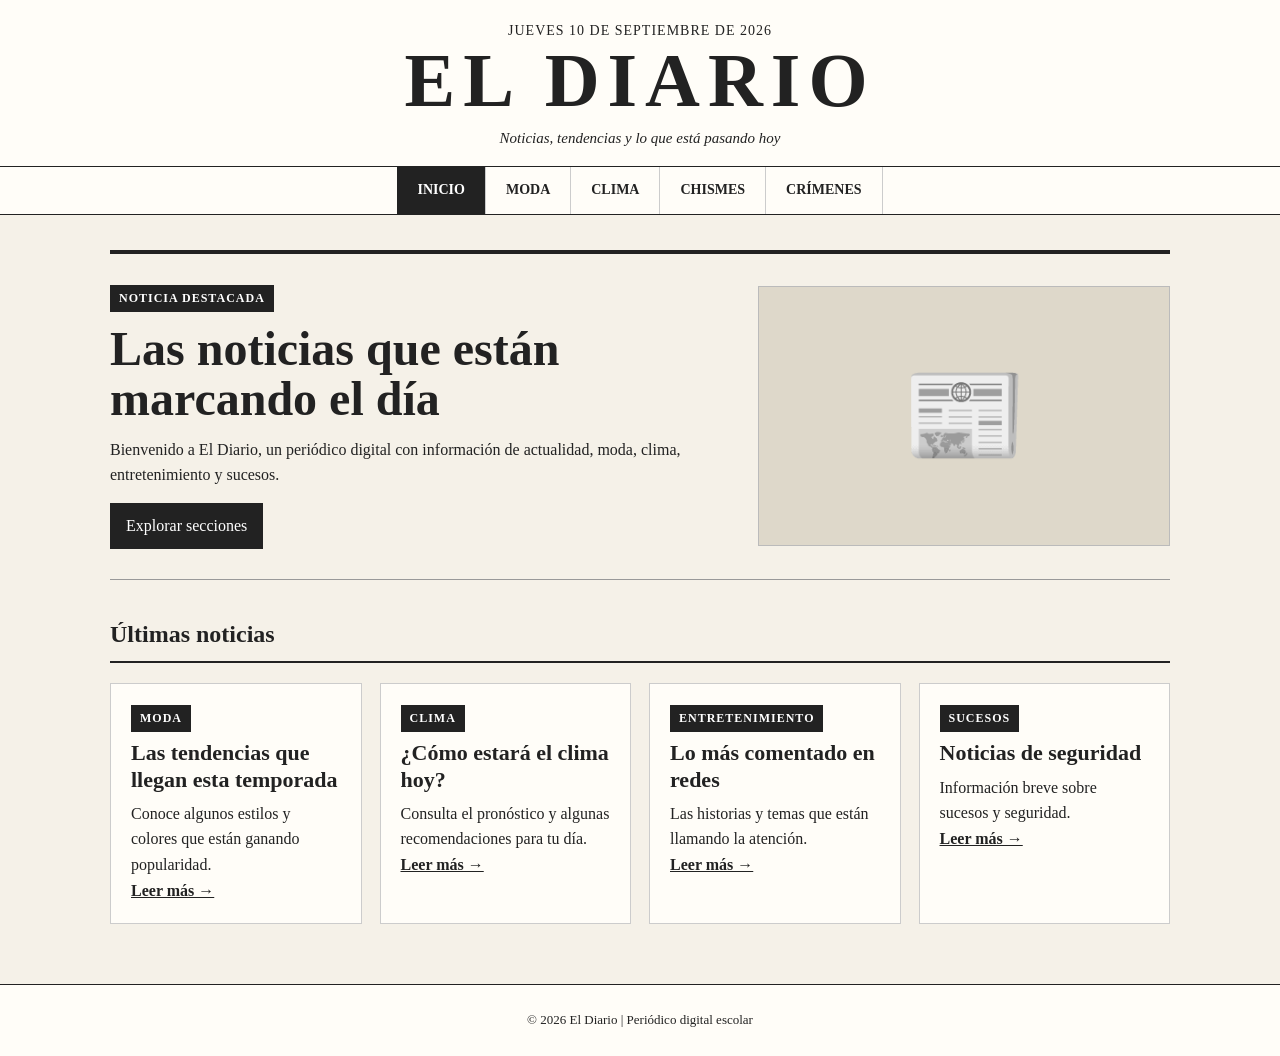
==== index.html @ 2562ae6d "Index inicial y Estilos -Keyla Delgado" ====
<!DOCTYPE html>
<html lang="es">
<head>
    <meta charset="UTF-8">
    <meta name="viewport" content="width=device-width, initial-scale=1.0">
    <title>El Diario | Inicio</title>
    <link rel="stylesheet" href="estilos.css">
</head>
<body>
<header>
    <div class="encabezado">
        <p class="fecha">Jueves 10 de septiembre de 2026</p>
        <h1>EL DIARIO</h1>
        <p class="lema">Noticias, tendencias y lo que está pasando hoy</p>
    </div>
    <nav>
        <a class="activo" href="index.html">Inicio</a>
        <a href="moda.html">Moda</a>
        <a href="clima.html">Clima</a>
        <a href="chismes.html">Chismes</a>
        <a href="crimenes.html">Crímenes</a>
    </nav>
</header>

<main>
    <section class="principal">
        <div>
            <span class="etiqueta">NOTICIA DESTACADA</span>
            <h2>Las noticias que están marcando el día</h2>
            <p>Bienvenido a El Diario, un periódico digital con información de actualidad, moda, clima, entretenimiento y sucesos.</p>
            <a class="boton" href="moda.html">Explorar secciones</a>
        </div>
        <div class="imagen-placeholder">📰</div>
    </section>

    <h2 class="titulo-seccion">Últimas noticias</h2>
    <section class="tarjetas">
        <article class="tarjeta">
            <span class="etiqueta">MODA</span>
            <h3>Las tendencias que llegan esta temporada</h3>
            <p>Conoce algunos estilos y colores que están ganando popularidad.</p>
            <a href="moda.html">Leer más →</a>
        </article>
        <article class="tarjeta">
            <span class="etiqueta">CLIMA</span>
            <h3>¿Cómo estará el clima hoy?</h3>
            <p>Consulta el pronóstico y algunas recomendaciones para tu día.</p>
            <a href="clima.html">Leer más →</a>
        </article>
        <article class="tarjeta">
            <span class="etiqueta">ENTRETENIMIENTO</span>
            <h3>Lo más comentado en redes</h3>
            <p>Las historias y temas que están llamando la atención.</p>
            <a href="chismes.html">Leer más →</a>
        </article>
        <article class="tarjeta">
            <span class="etiqueta">SUCESOS</span>
            <h3>Noticias de seguridad</h3>
            <p>Información breve sobre sucesos y seguridad.</p>
            <a href="crimenes.html">Leer más →</a>
        </article>
    </section>
</main>

<footer>
    <p>© 2026 El Diario | Periódico digital escolar</p>
</footer>
</body>
</html>
---- estilos.css ----
* {
    margin: 0;
    padding: 0;
    box-sizing: border-box;
}

body {
    font-family: Georgia, "Times New Roman", serif;
    background: #f5f1e8;
    color: #222;
    line-height: 1.6;
}

header {
    background: #fffdf8;
    border-bottom: 1px solid #222;
}

.encabezado {
    text-align: center;
    padding: 20px 15px 16px;
}

.encabezado h1 {
    font-size: clamp(42px, 8vw, 76px);
    letter-spacing: 8px;
    line-height: 1;
}

.fecha {
    font-size: 14px;
    text-transform: uppercase;
    letter-spacing: 1px;
}

.lema {
    font-size: 15px;
    font-style: italic;
    margin-top: 8px;
}

nav {
    display: flex;
    justify-content: center;
    flex-wrap: wrap;
    border-top: 1px solid #222;
}

nav a {
    color: #222;
    text-decoration: none;
    text-transform: uppercase;
    font-weight: bold;
    font-size: 14px;
    padding: 12px 20px;
    border-right: 1px solid #ccc;
}

nav a:hover,
nav a.activo {
    background: #222;
    color: white;
}

main {
    max-width: 1100px;
    margin: 35px auto;
    padding: 0 20px;
}

.principal,
.noticia-grande {
    display: grid;
    grid-template-columns: 1.5fr 1fr;
    gap: 30px;
    align-items: center;
    border-top: 4px solid #222;
    border-bottom: 1px solid #999;
    padding: 30px 0;
}

.principal h2,
.noticia-grande h2 {
    font-size: clamp(30px, 5vw, 48px);
    line-height: 1.05;
    margin: 12px 0;
}

.imagen-placeholder {
    min-height: 260px;
    background: #ded8ca;
    display: flex;
    align-items: center;
    justify-content: center;
    font-size: 100px;
    border: 1px solid #bbb;
}

.rosa { background: #ead6d9; }
.morado { background: #dcd4e8; }
.oscuro { background: #d4d4d4; }

.etiqueta {
    display: inline-block;
    background: #222;
    color: white;
    padding: 4px 9px;
    font-size: 12px;
    font-weight: bold;
    letter-spacing: 1px;
}

.boton {
    display: inline-block;
    margin-top: 15px;
    padding: 10px 16px;
    background: #222;
    color: white;
    text-decoration: none;
}

.titulo-seccion {
    border-bottom: 2px solid #222;
    padding-bottom: 8px;
    margin: 35px 0 20px;
}

.tarjetas {
    display: grid;
    grid-template-columns: repeat(4, 1fr);
    gap: 18px;
}

.tarjeta {
    background: #fffdf8;
    border: 1px solid #ccc;
    padding: 20px;
}

.tarjeta h3 {
    font-size: 22px;
    line-height: 1.2;
    margin: 8px 0;
}

.tarjeta a {
    color: #222;
    font-weight: bold;
}

.cabecera-pagina {
    text-align: center;
    border-bottom: 3px solid #222;
    padding-bottom: 25px;
    margin-bottom: 25px;
}

.cabecera-pagina h2 {
    font-size: 50px;
    line-height: 1.1;
    margin: 8px 0;
}

.clima-box {
    background: #fffdf8;
    border: 1px solid #ccc;
    padding: 30px;
    display: flex;
    align-items: center;
    gap: 35px;
}

.temperatura {
    font-size: 34px;
}

.temperatura strong {
    font-size: 65px;
}

.pronostico {
    display: grid;
    grid-template-columns: repeat(4, 1fr);
    gap: 15px;
}

.pronostico div {
    background: #fffdf8;
    border: 1px solid #ccc;
    text-align: center;
    padding: 18px;
}

.pronostico span,
.pronostico strong,
.pronostico small {
    display: block;
    margin: 5px;
}

.pronostico span {
    font-size: 35px;
}

.pronostico strong {
    font-size: 25px;
}

.aviso {
    margin-top: 25px;
    padding: 20px;
    border-left: 5px solid #222;
    background: #fffdf8;
}

.nota {
    font-size: 13px;
    font-style: italic;
    margin-top: 15px;
    color: #666;
}

footer {
    margin-top: 60px;
    padding: 25px;
    text-align: center;
    border-top: 1px solid #222;
    background: #fffdf8;
    font-size: 13px;
}

@media (max-width: 800px) {
    .principal,
    .noticia-grande {
        grid-template-columns: 1fr;
    }

    .tarjetas {
        grid-template-columns: repeat(2, 1fr);
    }

    .pronostico {
        grid-template-columns: repeat(2, 1fr);
    }
}

@media (max-width: 500px) {
    .encabezado h1 {
        letter-spacing: 4px;
    }

    nav a {
        flex: 1 1 33%;
        text-align: center;
        padding: 10px 5px;
    }

    .tarjetas,
    .pronostico {
        grid-template-columns: 1fr;
    }

    .clima-box {
        flex-direction: column;
        text-align: center;
    }
}
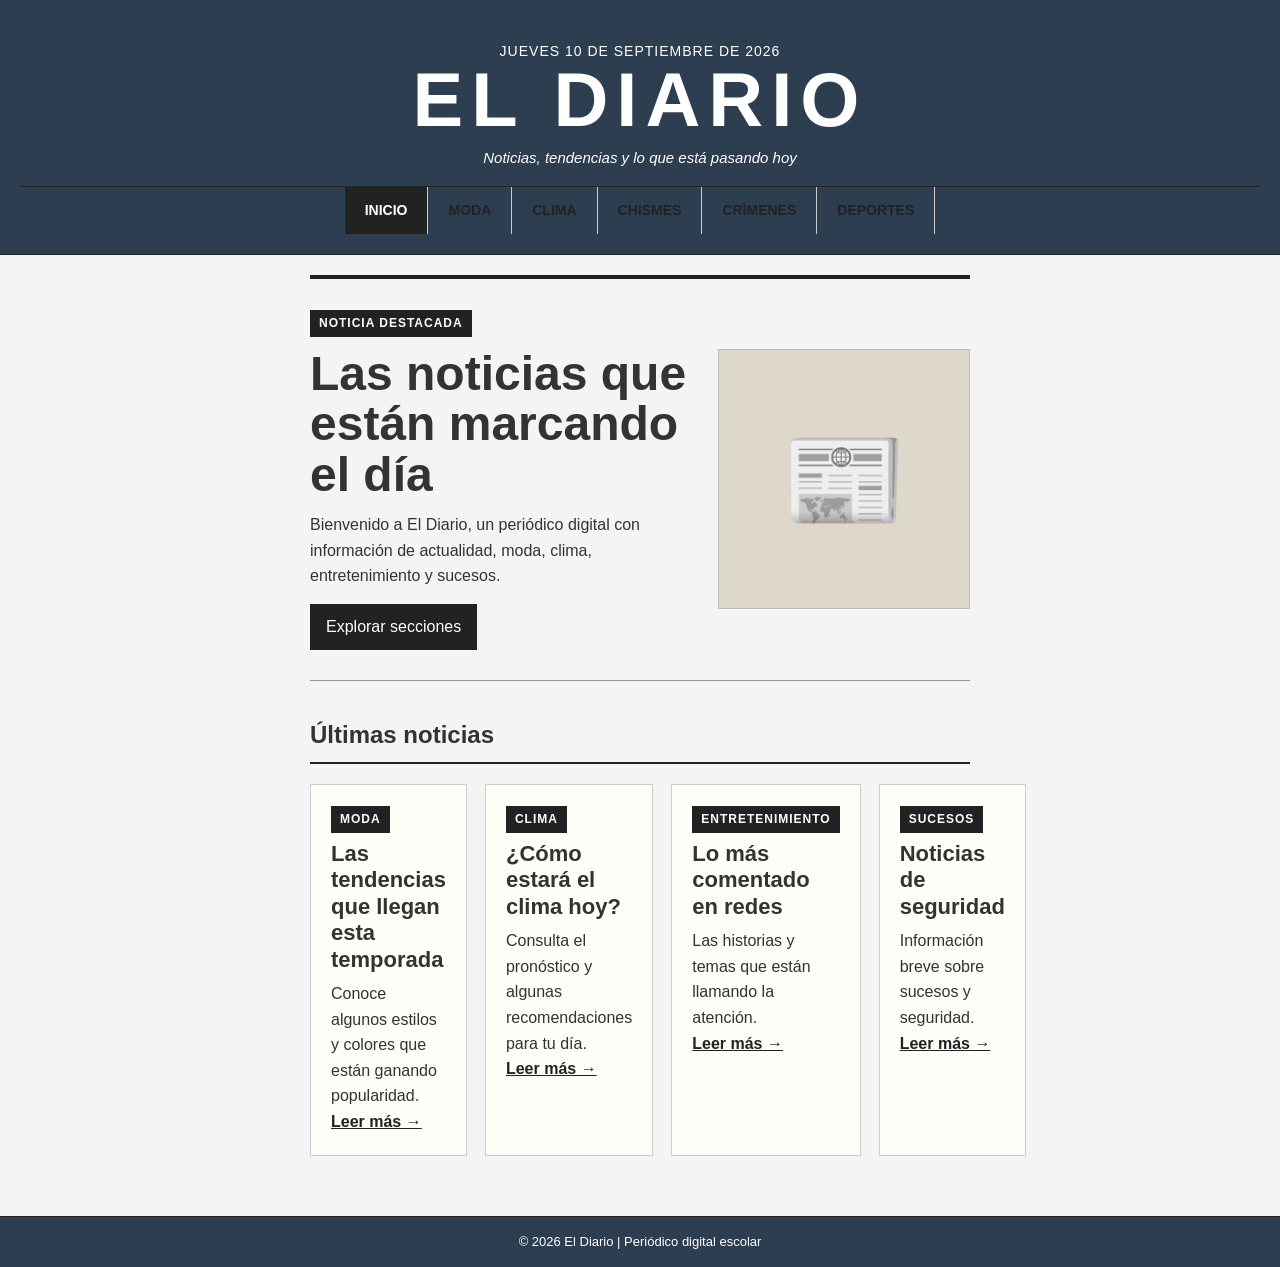
==== commit 8c46188c: "Add Deportes link to navigation" ====
--- a/index.html
+++ b/index.html
@@ -19,6 +19,7 @@
         <a href="clima.html">Clima</a>
         <a href="chismes.html">Chismes</a>
         <a href="crimenes.html">Crímenes</a>
+        <a href="deportes.html">Deportes</a>
     </nav>
 </header>
 
--- a/estilos.css
+++ b/estilos.css
@@ -265,3 +265,43 @@
         text-align: center;
     }
 }
+
+body {
+  font-family: Arial, sans-serif;
+  margin: 0;
+  padding: 0;
+  background-color: #f4f4f4;
+  color: #333;
+}
+
+header {
+  background-color: #2c3e50;
+  color: white;
+  text-align: center;
+  padding: 20px;
+}
+
+main {
+  max-width: 700px;
+  margin: 20px auto;
+  padding: 0 20px;
+}
+
+.deporte {
+  background: white;
+  border-radius: 8px;
+  padding: 15px 20px;
+  margin-bottom: 15px;
+  box-shadow: 0 2px 4px rgba(0,0,0,0.1);
+}
+
+.deporte h2 {
+  color: #2c3e50;
+}
+
+footer {
+  text-align: center;
+  padding: 15px;
+  background-color: #2c3e50;
+  color: white;
+}
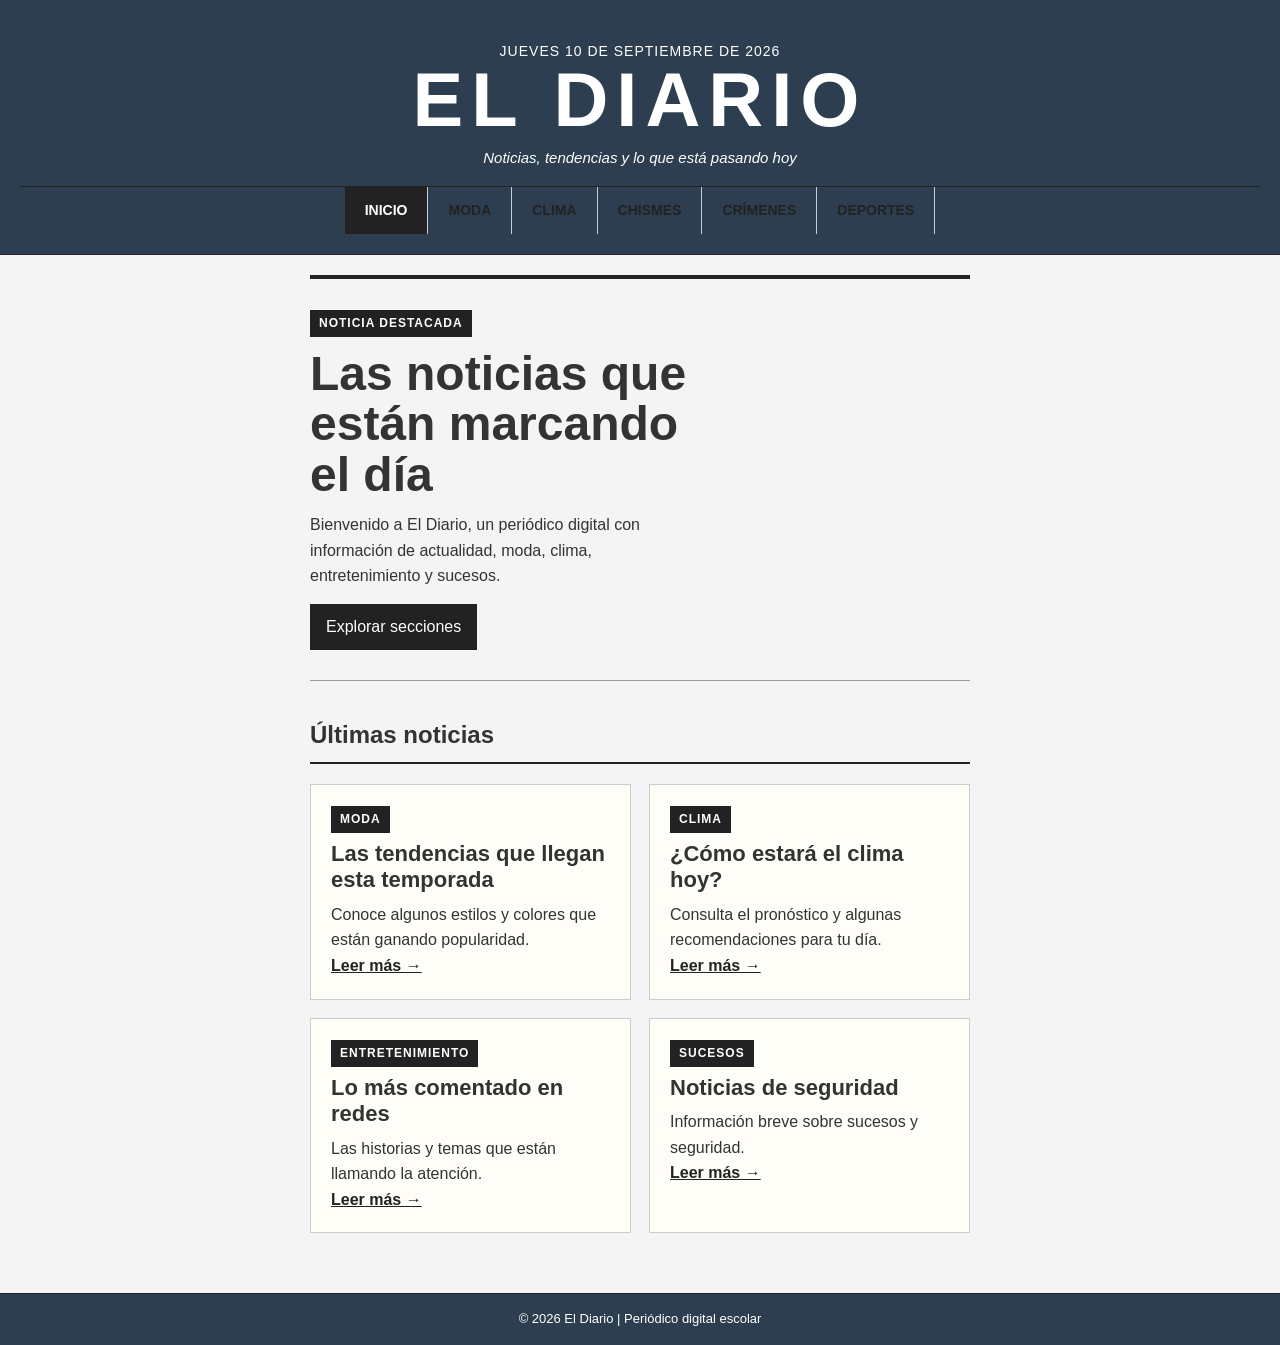
==== commit b4503757: "Cambio en contenedor de tarjetas ademas de cambio en index eliminacion de emoji preiodico generico K" ====
--- a/index.html
+++ b/index.html
@@ -31,7 +31,6 @@
             <p>Bienvenido a El Diario, un periódico digital con información de actualidad, moda, clima, entretenimiento y sucesos.</p>
             <a class="boton" href="moda.html">Explorar secciones</a>
         </div>
-        <div class="imagen-placeholder">📰</div>
     </section>
 
     <h2 class="titulo-seccion">Últimas noticias</h2>
--- a/estilos.css
+++ b/estilos.css
@@ -127,7 +127,7 @@
 
 .tarjetas {
     display: grid;
-    grid-template-columns: repeat(4, 1fr);
+    grid-template-columns: repeat(auto-fit, minmax(250px, 1fr));
     gap: 18px;
 }
 
